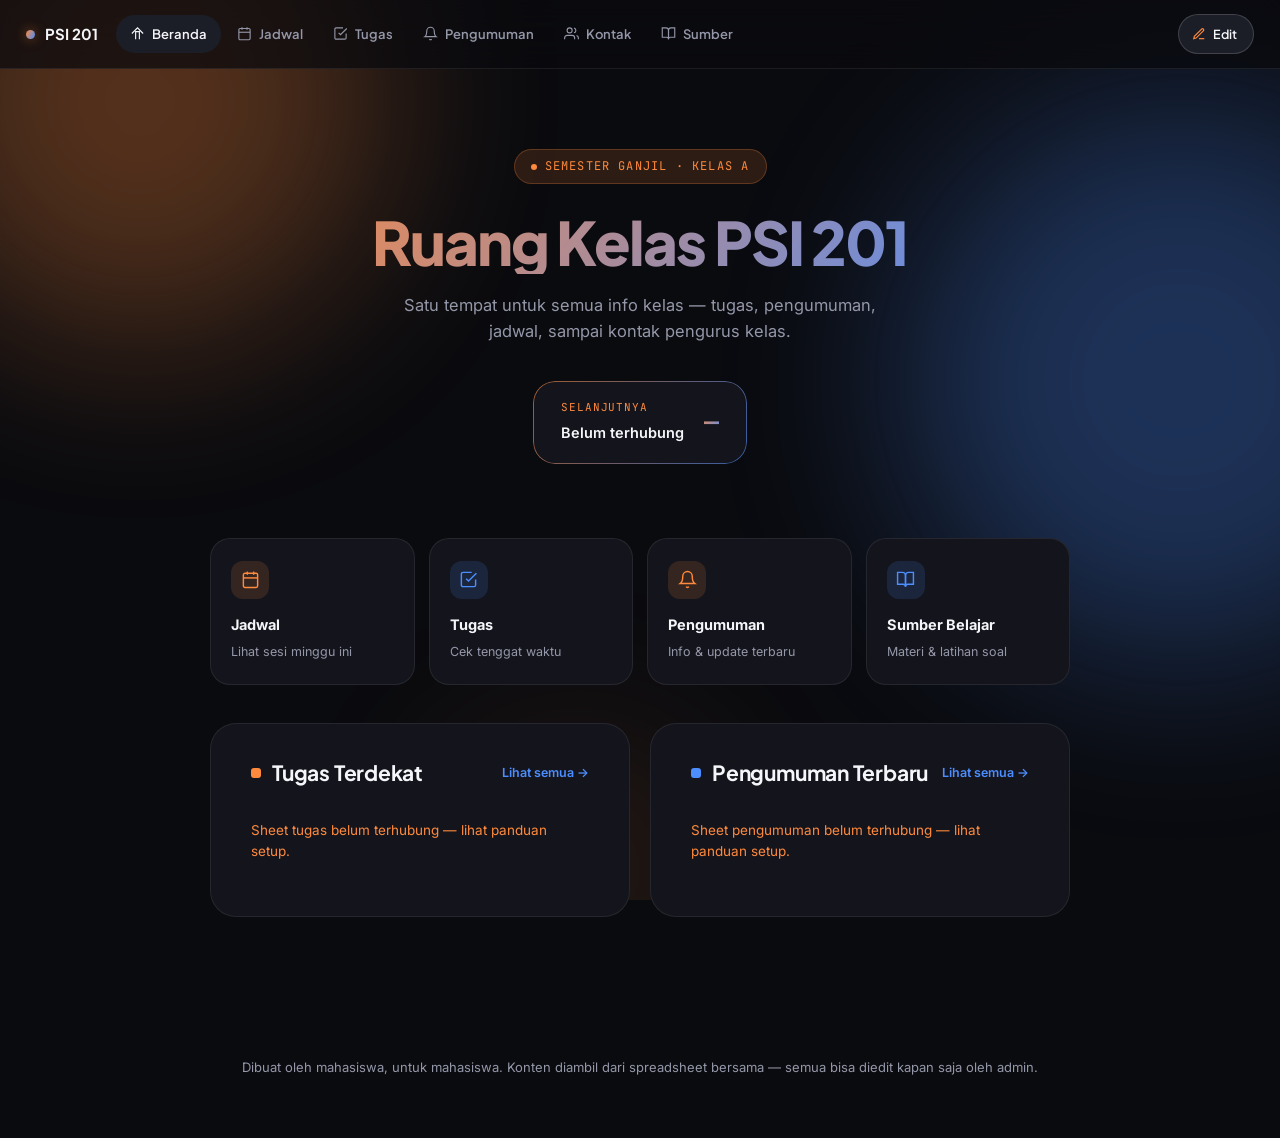
==== InfoKelas76/index.html @ cdc66846 "Add files via upload" ====
<!DOCTYPE html>
<html lang="id">
<head>
<meta charset="UTF-8">
<meta name="viewport" content="width=device-width, initial-scale=1.0">
<title>PSI 201 · Ruang Kelas</title>
<link rel="preconnect" href="https://fonts.googleapis.com">
<link href="https://fonts.googleapis.com/css2?family=Plus+Jakarta+Sans:wght@500;600;700;800&family=Inter:wght@400;500;600&family=JetBrains+Mono:wght@500;600&display=swap" rel="stylesheet">
<link rel="stylesheet" href="styles.css">
</head>
<body>

<div class="ambient"><div class="blob orange"></div><div class="blob blue"></div><div class="blob small"></div></div>

<div class="topbar">
  <a href="index.html" class="brand"><span class="dot"></span>PSI 201</a>
  <nav class="topnav">
    <a href="index.html" class="active"><svg viewBox="0 0 24 24"><path d="M3 12l9-9 9 9"/><path d="M9 21V9h6v12"/></svg>Beranda</a>
    <a href="jadwal.html"><svg viewBox="0 0 24 24"><rect x="3" y="4" width="18" height="18" rx="2"/><line x1="16" y1="2" x2="16" y2="6"/><line x1="8" y1="2" x2="8" y2="6"/><line x1="3" y1="10" x2="21" y2="10"/></svg>Jadwal</a>
    <a href="tugas.html"><svg viewBox="0 0 24 24"><polyline points="9 11 12 14 22 4"/><path d="M21 12v7a2 2 0 01-2 2H5a2 2 0 01-2-2V5a2 2 0 012-2h11"/></svg>Tugas</a>
    <a href="pengumuman.html"><svg viewBox="0 0 24 24"><path d="M18 8A6 6 0 006 8c0 7-3 9-3 9h18s-3-2-3-9"/><path d="M13.73 21a2 2 0 01-3.46 0"/></svg>Pengumuman</a>
    <a href="kontak.html"><svg viewBox="0 0 24 24"><path d="M17 21v-2a4 4 0 00-4-4H5a4 4 0 00-4 4v2"/><circle cx="9" cy="7" r="4"/><path d="M23 21v-2a4 4 0 00-3-3.87"/><path d="M16 3.13a4 4 0 010 7.75"/></svg>Kontak</a>
    <a href="sumber.html"><svg viewBox="0 0 24 24"><path d="M2 3h6a4 4 0 014 4v14a3 3 0 00-3-3H2z"/><path d="M22 3h-6a4 4 0 00-4 4v14a3 3 0 013-3h7z"/></svg>Sumber</a>
  </nav>
  <a href="#" class="edit-btn"><svg viewBox="0 0 24 24"><path d="M12 20h9"/><path d="M16.5 3.5a2.121 2.121 0 013 3L7 19l-4 1 1-4z"/></svg>Edit</a>
</div>

<div class="hero" data-reveal>
  <span class="eyebrow"><span class="pulse"></span>Semester Ganjil · Kelas A</span>
  <h1>Ruang Kelas PSI 201</h1>
  <p>Satu tempat untuk semua info kelas — tugas, pengumuman, jadwal, sampai kontak pengurus kelas.</p>
  <div class="countdown">
    <div class="countdown-inner">
      <div class="label"><span class="tag">Selanjutnya</span><span class="what" id="next-name">Memuat…</span></div>
      <div class="timer mono" id="countdown-timer">—</div>
    </div>
  </div>
</div>

<main>

  <div class="quick-grid" data-reveal>
    <a class="quick-card" href="jadwal.html"><div class="icon-wrap"><svg viewBox="0 0 24 24"><rect x="3" y="4" width="18" height="18" rx="2"/><line x1="16" y1="2" x2="16" y2="6"/><line x1="8" y1="2" x2="8" y2="6"/><line x1="3" y1="10" x2="21" y2="10"/></svg></div><div class="title">Jadwal</div><div class="sub">Lihat sesi minggu ini</div></a>
    <a class="quick-card" href="tugas.html"><div class="icon-wrap"><svg viewBox="0 0 24 24"><polyline points="9 11 12 14 22 4"/><path d="M21 12v7a2 2 0 01-2 2H5a2 2 0 01-2-2V5a2 2 0 012-2h11"/></svg></div><div class="title">Tugas</div><div class="sub">Cek tenggat waktu</div></a>
    <a class="quick-card" href="pengumuman.html"><div class="icon-wrap"><svg viewBox="0 0 24 24"><path d="M18 8A6 6 0 006 8c0 7-3 9-3 9h18s-3-2-3-9"/><path d="M13.73 21a2 2 0 01-3.46 0"/></svg></div><div class="title">Pengumuman</div><div class="sub">Info & update terbaru</div></a>
    <a class="quick-card" href="sumber.html"><div class="icon-wrap"><svg viewBox="0 0 24 24"><path d="M2 3h6a4 4 0 014 4v14a3 3 0 00-3-3H2z"/><path d="M22 3h-6a4 4 0 00-4 4v14a3 3 0 013-3h7z"/></svg></div><div class="title">Sumber Belajar</div><div class="sub">Materi & latihan soal</div></a>
  </div>

  <div class="preview-grid">
    <div class="panel" data-reveal>
      <div class="kicker">
        <div class="left"><span class="swatch orange"></span><h2>Tugas Terdekat</h2></div>
        <a class="see-all" href="tugas.html">Lihat semua →</a>
      </div>
      <div id="upcoming-preview"><p class="state-msg">Memuat tugas…</p></div>
    </div>
    <div class="panel" data-reveal>
      <div class="kicker">
        <div class="left"><span class="swatch blue"></span><h2>Pengumuman Terbaru</h2></div>
        <a class="see-all" href="pengumuman.html">Lihat semua →</a>
      </div>
      <div id="announcement-preview"><p class="state-msg">Memuat pengumuman…</p></div>
    </div>
  </div>

</main>

<footer>Dibuat oleh mahasiswa, untuk mahasiswa. Konten diambil dari spreadsheet bersama — semua bisa diedit kapan saja oleh admin.</footer>

<div class="modal-overlay" id="modal-overlay">
  <div class="modal">
    <button class="modal-close" id="modal-close" aria-label="Tutup">✕</button>
    <span class="modal-tag" id="modal-tag"></span>
    <h3 id="modal-title"></h3>
    <p id="modal-body"></p>
  </div>
</div>

<script src="script.js"></script>
<script>
  fetchSheet(ASSIGNMENTS_CSV_URL).then(rows => {
    const upcoming = computeUpcoming(rows).slice(0, 3);
    setCountdownFromRows(computeUpcoming(rows));
    const el = document.getElementById('upcoming-preview');
    if(!upcoming.length){ el.innerHTML = '<p class="state-msg">Tidak ada tugas mendatang. 🎉</p>'; return; }
    el.innerHTML = upcoming.map(r => {
      const id = registerModal('orange', 'Tenggat ' + (r.DueDateDisplay || ''), r.Name || '', r.FullDetails || '');
      return `<div class="ticket" data-modal="${id}">
        <span class="name">${escapeHtml(r.Name || '')}${r.ShortNote ? `<small>${escapeHtml(r.ShortNote)}</small>` : ''}</span>
        <span class="due mono">${escapeHtml(r.DueDateDisplay || '')}</span>
      </div>`;
    }).join('');
    attachModalHandlers();
  }).catch(() => {
    document.getElementById('upcoming-preview').innerHTML = '<p class="state-msg error">Sheet tugas belum terhubung — lihat panduan setup.</p>';
    document.getElementById('next-name').textContent = 'Belum terhubung';
  });

  fetchSheet(ANNOUNCEMENTS_CSV_URL).then(rows => {
    const latest = rows.slice(-2).reverse();
    const el = document.getElementById('announcement-preview');
    if(!latest.length){ el.innerHTML = '<p class="state-msg">Belum ada pengumuman.</p>'; return; }
    el.innerHTML = latest.map(r => {
      const id = registerModal('blue', 'Diposting ' + (r.DatePosted || ''), r.ShortText || '', r.FullDetails || '');
      return `<div class="announcement" data-modal="${id}">
        <span class="date mono">${escapeHtml(r.DatePosted || '')}</span>
        <p>${escapeHtml(r.ShortText || '')}</p>
      </div>`;
    }).join('');
    attachModalHandlers();
  }).catch(() => {
    document.getElementById('announcement-preview').innerHTML = '<p class="state-msg error">Sheet pengumuman belum terhubung — lihat panduan setup.</p>';
  });
</script>

</body>
</html>
---- InfoKelas76/styles.css ----
:root{
  --bg:#0A0B0F;
  --surface:#14151C;
  --surface-2:#1C1E27;
  --surface-3:#252734;
  --line:rgba(255,255,255,0.08);
  --line-strong:rgba(255,255,255,0.16);
  --text:#F5F6FA;
  --muted:#9497A8;
  --blue:#4C8DFF;
  --blue-soft:rgba(76,141,255,0.14);
  --orange:#FF8A3D;
  --orange-soft:rgba(255,138,61,0.14);
  --gradient:linear-gradient(120deg,var(--orange),var(--blue));
  --ease:cubic-bezier(.16,1,.3,1);
}
*{box-sizing:border-box;}
html{scroll-behavior:smooth;}
body{
  margin:0; background:var(--bg); color:var(--text);
  font-family:'Inter',sans-serif; line-height:1.6;
  -webkit-font-smoothing:antialiased; overflow-x:hidden;
  animation:pageFade .6s var(--ease);
}
@keyframes pageFade{ from{ opacity:0; transform:translateY(8px); } to{ opacity:1; transform:translateY(0); } }
h1,h2,h3{ font-family:'Plus Jakarta Sans',sans-serif; margin:0; }
.mono{ font-family:'JetBrains Mono',monospace; }
a{ color:inherit; }

[data-reveal]{ opacity:0; transform:translateY(20px); transition:opacity .7s var(--ease), transform .7s var(--ease); }
[data-reveal].is-visible{ opacity:1; transform:translateY(0); }

/* ---------- Ambient background ---------- */
.ambient{ position:fixed; inset:0; z-index:-1; overflow:hidden; }
.blob{ position:absolute; border-radius:50%; filter:blur(95px); opacity:.3; }
.blob.orange{ width:480px;height:480px; background:var(--orange); top:-140px; left:-100px; animation:float1 20s ease-in-out infinite; }
.blob.blue{ width:560px;height:560px; background:var(--blue); top:100px; right:-180px; animation:float2 24s ease-in-out infinite; }
.blob.small{ width:260px;height:260px; background:var(--orange); bottom:-100px; left:35%; opacity:.14; animation:float1 26s ease-in-out infinite reverse; }
@keyframes float1{ 0%,100%{ transform:translate(0,0); } 50%{ transform:translate(50px,60px); } }
@keyframes float2{ 0%,100%{ transform:translate(0,0); } 50%{ transform:translate(-60px,-40px); } }

/* ---------- Topbar ---------- */
.topbar{
  position:sticky; top:0; z-index:60;
  display:flex; align-items:center; gap:18px;
  padding:14px 26px;
  background:rgba(10,11,15,0.72);
  backdrop-filter:blur(20px); -webkit-backdrop-filter:blur(20px);
  border-bottom:1px solid var(--line);
  flex-wrap:wrap;
}
.brand{ display:flex; align-items:center; gap:10px; font-family:'Plus Jakarta Sans',sans-serif; font-weight:700; font-size:15px; white-space:nowrap; text-decoration:none; color:var(--text); }
.brand .dot{ width:9px;height:9px;border-radius:50%; background:var(--gradient); flex-shrink:0; box-shadow:0 0 12px rgba(255,138,61,.5); }
.topnav{ display:flex; gap:2px; overflow-x:auto; flex:1; scrollbar-width:none; }
.topnav::-webkit-scrollbar{ display:none; }
.topnav a{
  text-decoration:none; display:flex; align-items:center; gap:7px;
  font-family:'Plus Jakarta Sans',sans-serif; font-weight:600; font-size:13px;
  color:var(--muted); padding:9px 14px; border-radius:999px; white-space:nowrap;
  transition:background .25s var(--ease), color .25s var(--ease);
}
.topnav a svg{ width:15px; height:15px; stroke:currentColor; fill:none; stroke-width:1.8; }
.topnav a:hover{ color:var(--text); }
.topnav a.active{ background:var(--surface-2); color:var(--text); }

.edit-btn{
  display:inline-flex; align-items:center; gap:7px;
  padding:9px 16px 9px 13px; border-radius:999px;
  background:var(--surface-2); border:1px solid var(--line-strong);
  color:var(--text); text-decoration:none;
  font-family:'Plus Jakarta Sans',sans-serif; font-weight:600; font-size:12.5px;
  white-space:nowrap; transition:transform .25s var(--ease), border-color .25s var(--ease), background .25s var(--ease);
}
.edit-btn svg{ width:14px; height:14px; stroke:var(--orange); fill:none; stroke-width:2; }
.edit-btn:hover{ transform:translateY(-1px); border-color:var(--orange); background:var(--surface-3); }

/* ---------- Page head ---------- */
.page-head{ max-width:900px; margin:0 auto; padding:52px 24px 6px; }
.page-head .eyebrow{
  display:inline-flex; align-items:center; gap:8px;
  font-family:'JetBrains Mono',monospace; font-size:11.5px; letter-spacing:.1em; text-transform:uppercase;
  color:var(--orange); background:var(--orange-soft); padding:6px 14px; border-radius:999px; margin-bottom:18px;
  border:1px solid rgba(255,138,61,0.25);
}
.page-head h1{ font-size:clamp(30px,5.5vw,44px); font-weight:800; letter-spacing:-0.03em; }
.page-head p{ color:var(--muted); margin-top:12px; max-width:520px; font-size:15.5px; }

/* ---------- Hero (Beranda) ---------- */
.hero{ max-width:960px; margin:0 auto; padding:80px 24px 30px; text-align:center; }
.hero .eyebrow{
  display:inline-flex; align-items:center; gap:8px;
  font-family:'JetBrains Mono',monospace; font-size:12px; letter-spacing:.1em; text-transform:uppercase;
  color:var(--orange); background:var(--orange-soft); padding:7px 16px; border-radius:999px; margin-bottom:26px;
  border:1px solid rgba(255,138,61,0.25);
}
.hero .eyebrow .pulse{ width:6px;height:6px;border-radius:50%; background:var(--orange); animation:pulse 2s ease-in-out infinite; }
@keyframes pulse{ 0%,100%{ opacity:1; box-shadow:0 0 0 0 rgba(255,138,61,.5); } 50%{ opacity:.5; box-shadow:0 0 0 6px rgba(255,138,61,0); } }
.hero h1{ font-size:clamp(38px,7vw,60px); font-weight:800; letter-spacing:-0.035em; background:var(--gradient); -webkit-background-clip:text; background-clip:text; color:transparent; line-height:1.06; }
.hero p{ max-width:480px; margin:18px auto 0; color:var(--muted); font-size:16.5px; }

.countdown{ display:inline-flex; align-items:center; gap:20px; margin-top:36px; background:var(--surface); padding:2px; border-radius:22px; position:relative; }
.countdown::before{ content:''; position:absolute; inset:0; border-radius:22px; padding:1px; background:var(--gradient); -webkit-mask:linear-gradient(#fff 0 0) content-box, linear-gradient(#fff 0 0); -webkit-mask-composite:xor; mask-composite:exclude; opacity:.6; }
.countdown-inner{ display:flex; align-items:center; gap:20px; background:var(--surface); border-radius:20px; padding:16px 26px; position:relative; }
.countdown .label{ text-align:left; }
.countdown .label .tag{ font-family:'JetBrains Mono',monospace; font-size:11px; letter-spacing:.08em; color:var(--orange); text-transform:uppercase; display:block; margin-bottom:4px; }
.countdown .label .what{ font-size:14.5px; font-weight:600; color:var(--text); }
.countdown .timer{ font-family:'JetBrains Mono',monospace; font-size:25px; font-weight:600; letter-spacing:-0.01em; white-space:nowrap; background:var(--gradient); -webkit-background-clip:text; background-clip:text; color:transparent; }
@media (max-width:480px){ .countdown-inner{ flex-direction:column; gap:8px; padding:16px 20px; } }

main{ max-width:900px; margin:0 auto; padding:8px 20px 100px; }

/* ---------- Quick access grid ---------- */
.quick-grid{ display:grid; grid-template-columns:repeat(auto-fit,minmax(150px,1fr)); gap:14px; margin-top:36px; }
.quick-card{
  background:var(--surface); border:1px solid var(--line); border-radius:20px; padding:22px 20px;
  text-decoration:none; color:var(--text); display:flex; flex-direction:column; gap:14px;
  transition:transform .3s var(--ease), border-color .3s var(--ease), box-shadow .3s var(--ease);
}
.quick-card:hover{ transform:translateY(-4px); border-color:rgba(76,141,255,.4); box-shadow:0 18px 34px -18px rgba(76,141,255,.35); }
.quick-card .icon-wrap{ width:38px;height:38px;border-radius:12px; display:flex; align-items:center; justify-content:center; background:var(--blue-soft); }
.quick-card:nth-child(odd) .icon-wrap{ background:var(--orange-soft); }
.quick-card:nth-child(odd) .icon-wrap svg{ stroke:var(--orange); }
.quick-card .icon-wrap svg{ width:19px;height:19px; stroke:var(--blue); fill:none; stroke-width:1.8; }
.quick-card .title{ font-weight:700; font-size:14.5px; }
.quick-card .sub{ font-size:12.5px; color:var(--muted); margin-top:-8px; }

/* ---------- Two-column preview (Beranda) ---------- */
.preview-grid{ display:grid; grid-template-columns:1fr 1fr; gap:20px; margin-top:16px; }
@media (max-width:760px){ .preview-grid{ grid-template-columns:1fr; } }

section, .panel{ background:var(--surface); border:1px solid var(--line); border-radius:26px; padding:32px clamp(20px,4vw,40px); margin-top:22px; }
section .kicker, .panel .kicker{ display:flex; align-items:center; justify-content:space-between; gap:11px; margin-bottom:22px; }
section .kicker .left, .panel .kicker .left{ display:flex; align-items:center; gap:11px; }
section .kicker .swatch, .panel .kicker .swatch{ width:10px;height:10px;border-radius:3px; }
section h2, .panel h2{ font-size:21px; font-weight:700; letter-spacing:-0.01em; }
.see-all{ font-size:12.5px; font-weight:600; color:var(--blue); text-decoration:none; white-space:nowrap; }
.see-all:hover{ text-decoration:underline; }
.swatch.blue{ background:var(--blue); } .swatch.orange{ background:var(--orange); }

.hint{ font-size:12px; color:var(--muted); margin:-14px 0 20px; }
.state-msg{ font-size:13.5px; color:var(--muted); padding:8px 0; }
.state-msg.error{ color:var(--orange); }
.subhead{ font-size:12.5px; font-weight:700; text-transform:uppercase; letter-spacing:.06em; color:var(--muted); margin:22px 0 12px; }
.subhead:first-child{ margin-top:0; }

/* ---------- Schedule rows ---------- */
.sked-row{ display:grid; grid-template-columns:100px 1fr; gap:16px; padding:15px 0; border-bottom:1px solid var(--line); font-size:15px; opacity:0; animation:rowIn .5s var(--ease) forwards; }
@keyframes rowIn{ from{ opacity:0; transform:translateX(-8px);} to{ opacity:1; transform:translateX(0);} }
.sked-row:last-child{ border-bottom:none; }
.sked-row .day{ font-family:'JetBrains Mono',monospace; font-weight:600; font-size:12px; color:var(--blue); background:var(--blue-soft); padding:5px 0; border-radius:7px; text-align:center; height:fit-content; }

/* ---------- Clickable cards ---------- */
.ticket, .announcement{ cursor:pointer; transition:transform .25s var(--ease), border-color .25s var(--ease), box-shadow .25s var(--ease); opacity:0; animation:rowIn .5s var(--ease) forwards; }
.ticket{ display:flex; justify-content:space-between; align-items:center; gap:16px; background:var(--surface-2); border:1px solid transparent; border-radius:16px; padding:18px 22px; margin-bottom:12px; }
.ticket:hover{ transform:translateY(-3px); border-color:rgba(255,138,61,.4); box-shadow:0 16px 32px -18px rgba(255,138,61,.4); }
.ticket:last-child{ margin-bottom:0; }
.ticket .name{ font-weight:600; font-size:15px; }
.ticket .name small{ display:block; color:var(--muted); font-weight:400; font-size:12.5px; margin-top:3px; }
.ticket .due{ font-family:'JetBrains Mono',monospace; font-size:12.5px; background:var(--orange-soft); color:var(--orange); padding:7px 13px; border-radius:999px; white-space:nowrap; font-weight:600; }
.ticket.past .due{ background:var(--surface-3); color:var(--muted); }
.ticket.past{ opacity:.6 !important; }
.ticket.past:hover{ opacity:1 !important; }

.announcement{ display:flex; gap:16px; padding:18px 20px; border-radius:16px; border:1px solid transparent; margin-bottom:10px; background:var(--surface-2); }
.announcement:last-child{ margin-bottom:0; }
.announcement:hover{ transform:translateY(-3px); border-color:rgba(76,141,255,.4); box-shadow:0 16px 32px -18px rgba(76,141,255,.4); }
.announcement .date{ font-family:'JetBrains Mono',monospace; font-size:12px; color:var(--blue); background:var(--blue-soft); padding:6px 11px; border-radius:8px; height:fit-content; white-space:nowrap; }
.announcement p{ margin:0; font-size:14.5px; }

/* ---------- Contact cards ---------- */
.contact-grid{ display:grid; grid-template-columns:1fr 1fr; gap:14px; }
@media (max-width:520px){ .contact-grid{ grid-template-columns:1fr; } }
.contact-card{ border:1px solid var(--line); border-radius:18px; padding:20px 22px; background:var(--surface-2); transition:border-color .25s var(--ease), transform .25s var(--ease); }
.contact-card:hover{ border-color:rgba(255,138,61,.35); transform:translateY(-3px); }
.contact-card h3{ font-size:14.5px; margin-bottom:6px; }
.contact-card p{ margin:2px 0; font-size:13.5px; color:var(--muted); }
.contact-card a.link{ color:var(--blue); text-decoration:none; font-weight:500; }
.contact-card a.link:hover{ text-decoration:underline; }

/* ---------- Resource list ---------- */
.resource-list{ list-style:none; margin:0; padding:0; }
.resource-list li{ padding:15px 6px; border-bottom:1px solid var(--line); display:flex; justify-content:space-between; align-items:center; gap:12px; border-radius:12px; transition:background .25s var(--ease), padding-left .25s var(--ease); }
.resource-list li:hover{ background:var(--surface-2); padding-left:14px; }
.resource-list li:last-child{ border-bottom:none; }
.resource-list a{ color:var(--text); font-weight:600; text-decoration:none; font-size:14.5px; }
.resource-list a:hover{ color:var(--blue); }
.resource-list span{ font-size:12.5px; color:var(--muted); }

footer{ text-align:center; padding:40px 20px 60px; font-size:13px; color:var(--muted); }

a:focus-visible, button:focus-visible{ outline:2px solid var(--blue); outline-offset:3px; }

/* ---------- Modal ---------- */
.modal-overlay{ position:fixed; inset:0; z-index:100; background:rgba(6,7,10,0.72); backdrop-filter:blur(7px); -webkit-backdrop-filter:blur(7px); display:flex; align-items:center; justify-content:center; padding:24px; opacity:0; pointer-events:none; transition:opacity .3s var(--ease); }
.modal-overlay.open{ opacity:1; pointer-events:auto; }
.modal{ background:var(--surface-2); border:1px solid var(--line-strong); border-radius:24px; max-width:460px; width:100%; padding:32px; transform:translateY(18px) scale(.96); opacity:0; transition:transform .35s var(--ease), opacity .35s var(--ease); position:relative; }
.modal-overlay.open .modal{ transform:translateY(0) scale(1); opacity:1; }
.modal-close{ position:absolute; top:18px; right:18px; width:32px; height:32px; border-radius:50%; background:rgba(255,255,255,0.06); border:none; color:var(--muted); font-size:16px; cursor:pointer; display:flex; align-items:center; justify-content:center; transition:background .2s var(--ease), color .2s var(--ease); }
.modal-close:hover{ background:rgba(255,255,255,0.12); color:var(--text); }
.modal .modal-tag{ font-family:'JetBrains Mono',monospace; font-size:11.5px; letter-spacing:.06em; padding:6px 12px; border-radius:999px; display:inline-block; margin-bottom:16px; font-weight:600; }
.modal .modal-tag.orange{ color:var(--orange); background:var(--orange-soft); }
.modal .modal-tag.blue{ color:var(--blue); background:var(--blue-soft); }
.modal h3{ font-size:20px; font-weight:700; margin-bottom:12px; padding-right:24px; }
.modal p{ font-size:14.5px; color:var(--muted); margin:0; white-space:pre-wrap; }

@media (prefers-reduced-motion: reduce){
  html{ scroll-behavior:auto; }
  body{ animation:none; }
  [data-reveal]{ opacity:1; transform:none; transition:none; }
  .ticket, .announcement, .sked-row{ opacity:1; animation:none; }
  .hero .eyebrow .pulse{ animation:none; }
  .blob{ animation:none; }
  .modal, .modal-overlay{ transition:none; }
}
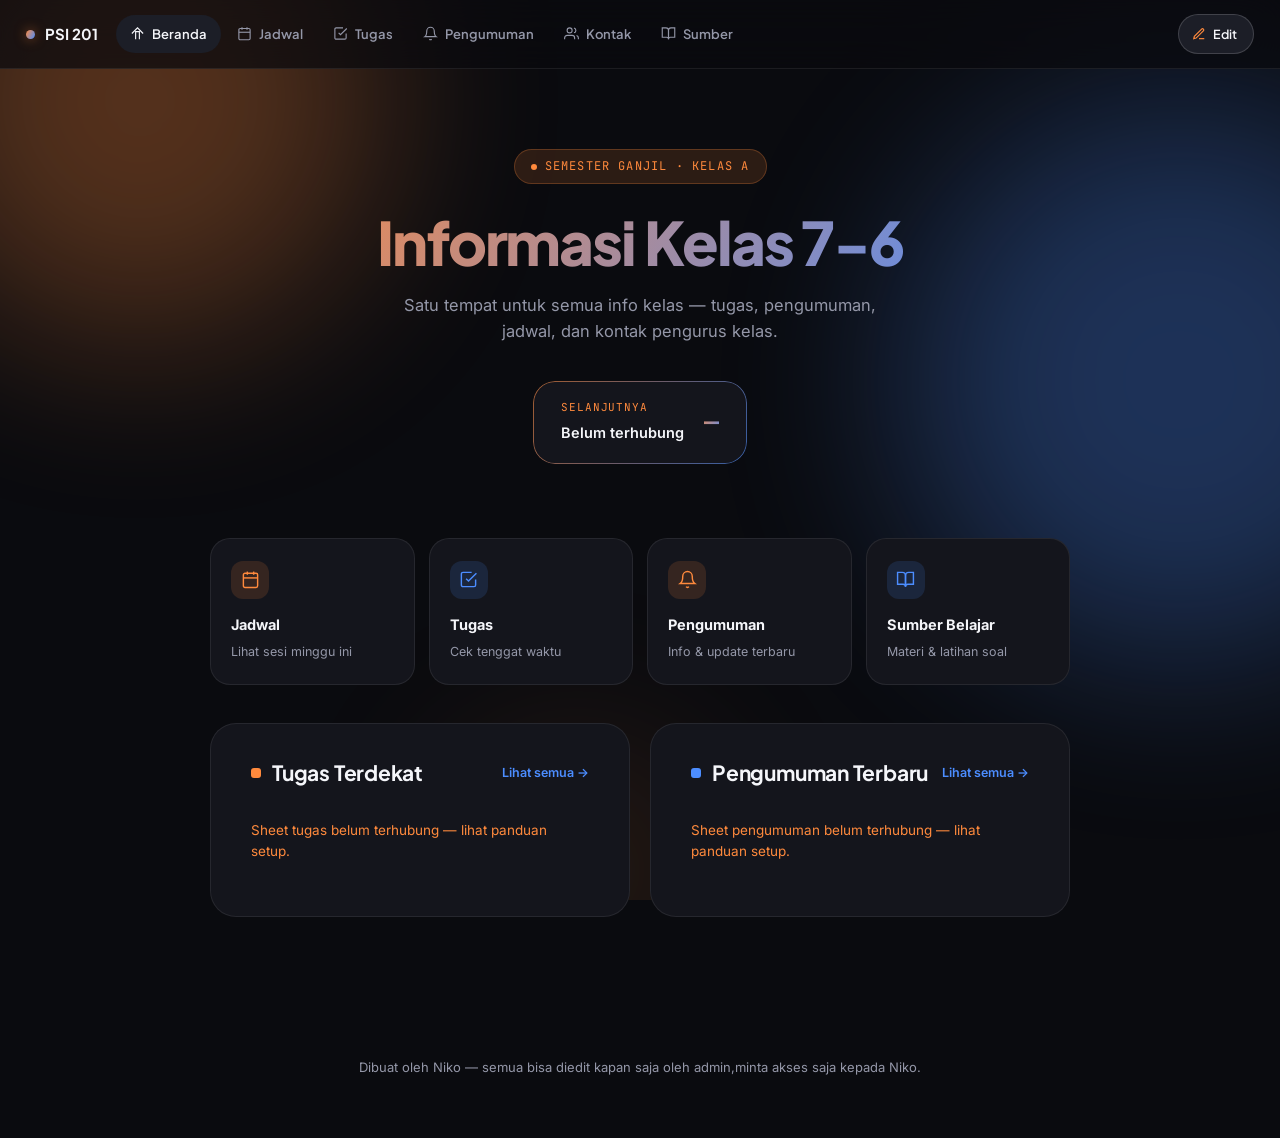
==== commit 992bde02: "Update index.html" ====
--- a/InfoKelas76/index.html
+++ b/InfoKelas76/index.html
@@ -3,7 +3,7 @@
 <head>
 <meta charset="UTF-8">
 <meta name="viewport" content="width=device-width, initial-scale=1.0">
-<title>PSI 201 · Ruang Kelas</title>
+<title>Kelas 7-6 · Ruang Kelas</title>
 <link rel="preconnect" href="https://fonts.googleapis.com">
 <link href="https://fonts.googleapis.com/css2?family=Plus+Jakarta+Sans:wght@500;600;700;800&family=Inter:wght@400;500;600&family=JetBrains+Mono:wght@500;600&display=swap" rel="stylesheet">
 <link rel="stylesheet" href="styles.css">
@@ -27,8 +27,8 @@
 
 <div class="hero" data-reveal>
   <span class="eyebrow"><span class="pulse"></span>Semester Ganjil · Kelas A</span>
-  <h1>Ruang Kelas PSI 201</h1>
-  <p>Satu tempat untuk semua info kelas — tugas, pengumuman, jadwal, sampai kontak pengurus kelas.</p>
+  <h1>Informasi Kelas 7-6</h1>
+  <p>Satu tempat untuk semua info kelas — tugas, pengumuman, jadwal, dan kontak pengurus kelas.</p>
   <div class="countdown">
     <div class="countdown-inner">
       <div class="label"><span class="tag">Selanjutnya</span><span class="what" id="next-name">Memuat…</span></div>
@@ -65,7 +65,7 @@
 
 </main>
 
-<footer>Dibuat oleh mahasiswa, untuk mahasiswa. Konten diambil dari spreadsheet bersama — semua bisa diedit kapan saja oleh admin.</footer>
+<footer>Dibuat oleh Niko — semua bisa diedit kapan saja oleh admin,minta akses saja kepada Niko.</footer>
 
 <div class="modal-overlay" id="modal-overlay">
   <div class="modal">
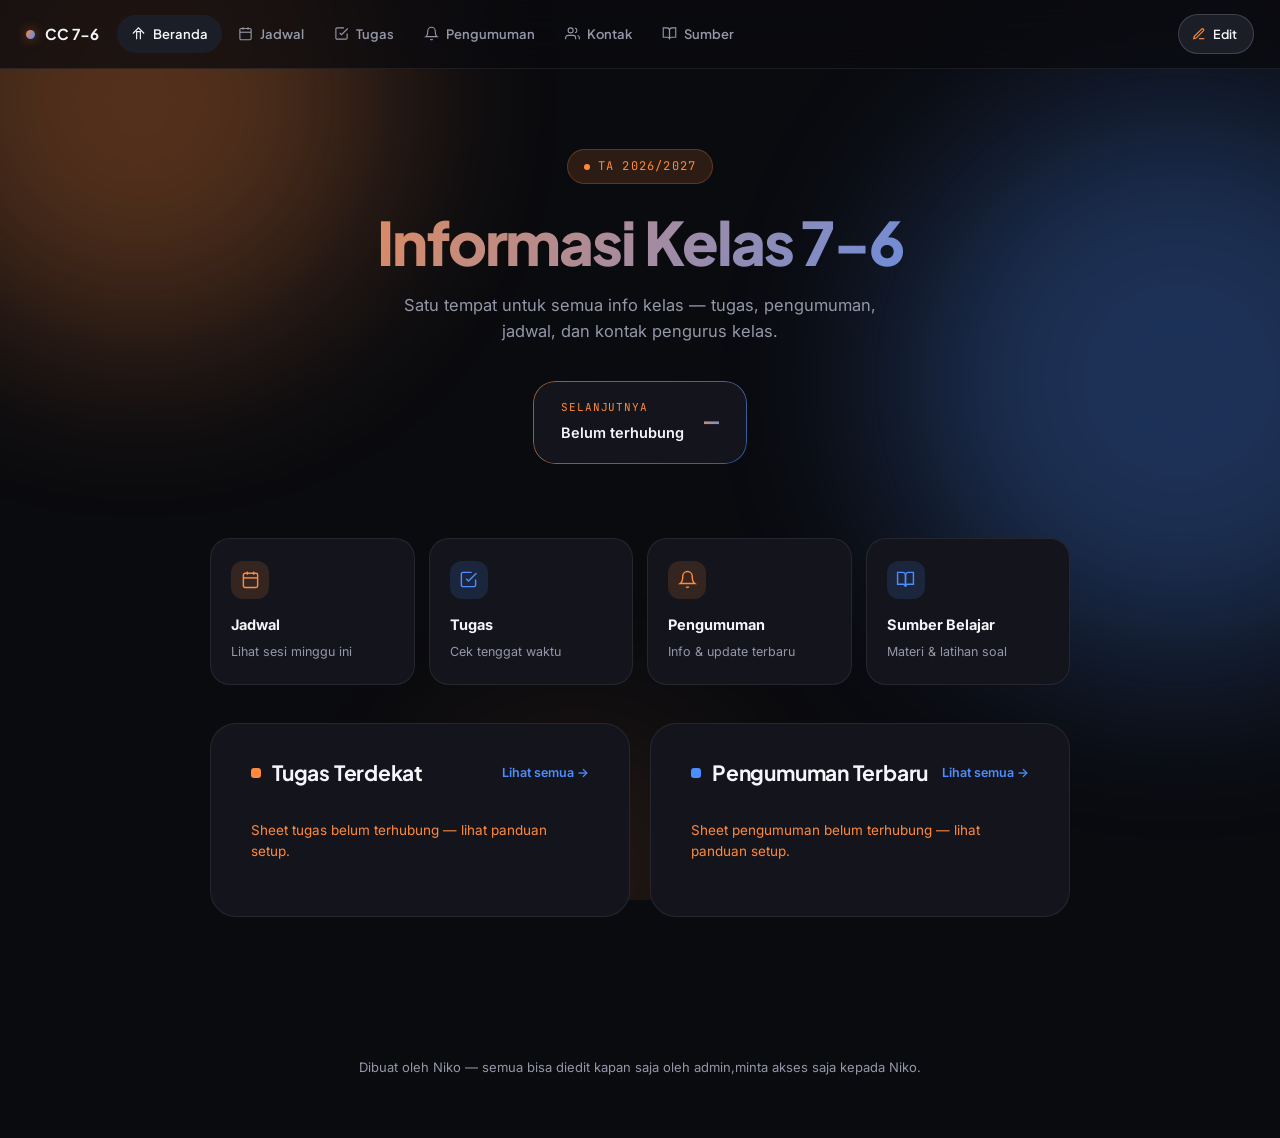
==== commit 1d1e6467: "Update index.html" ====
--- a/InfoKelas76/index.html
+++ b/InfoKelas76/index.html
@@ -13,7 +13,7 @@
 <div class="ambient"><div class="blob orange"></div><div class="blob blue"></div><div class="blob small"></div></div>
 
 <div class="topbar">
-  <a href="index.html" class="brand"><span class="dot"></span>PSI 201</a>
+  <a href="index.html" class="brand"><span class="dot"></span>CC 7-6</a>
   <nav class="topnav">
     <a href="index.html" class="active"><svg viewBox="0 0 24 24"><path d="M3 12l9-9 9 9"/><path d="M9 21V9h6v12"/></svg>Beranda</a>
     <a href="jadwal.html"><svg viewBox="0 0 24 24"><rect x="3" y="4" width="18" height="18" rx="2"/><line x1="16" y1="2" x2="16" y2="6"/><line x1="8" y1="2" x2="8" y2="6"/><line x1="3" y1="10" x2="21" y2="10"/></svg>Jadwal</a>
@@ -26,7 +26,7 @@
 </div>
 
 <div class="hero" data-reveal>
-  <span class="eyebrow"><span class="pulse"></span>Semester Ganjil · Kelas A</span>
+  <span class="eyebrow"><span class="pulse"></span>TA 2026/2027</span>
   <h1>Informasi Kelas 7-6</h1>
   <p>Satu tempat untuk semua info kelas — tugas, pengumuman, jadwal, dan kontak pengurus kelas.</p>
   <div class="countdown">
